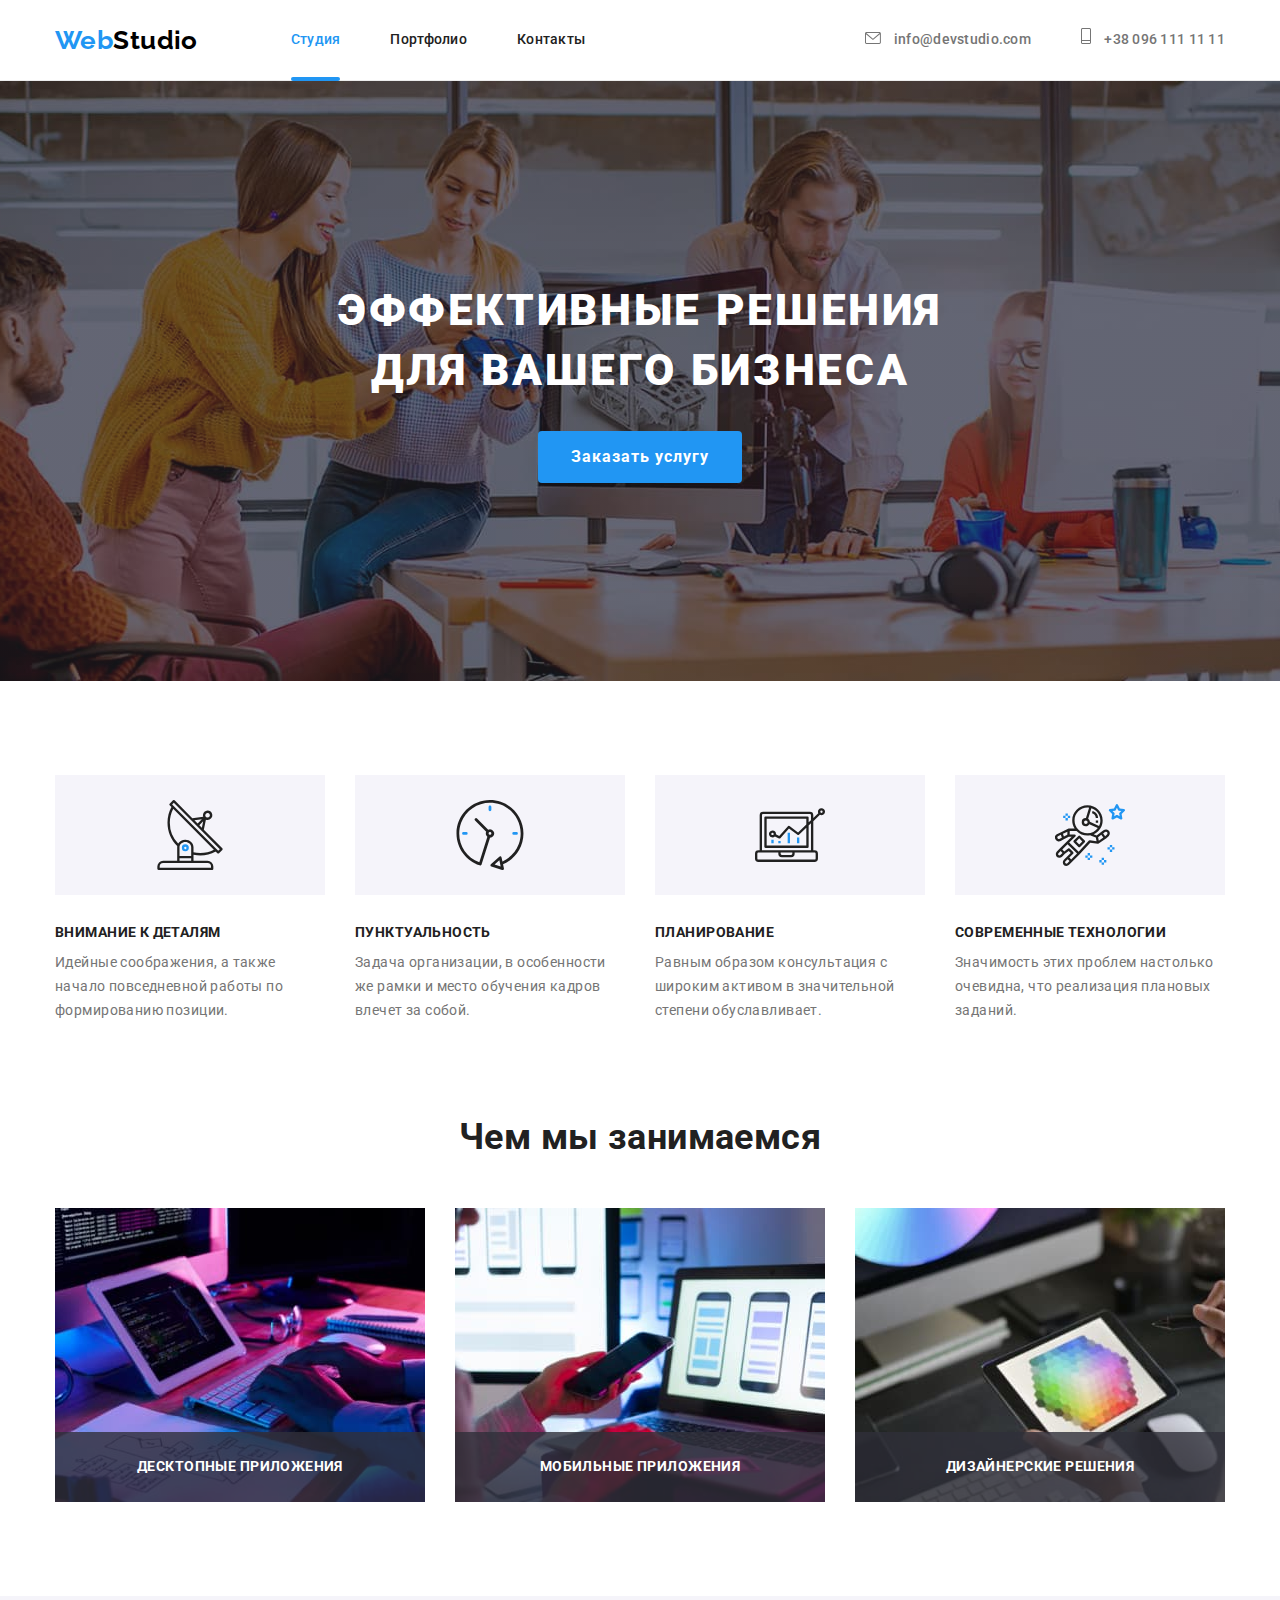
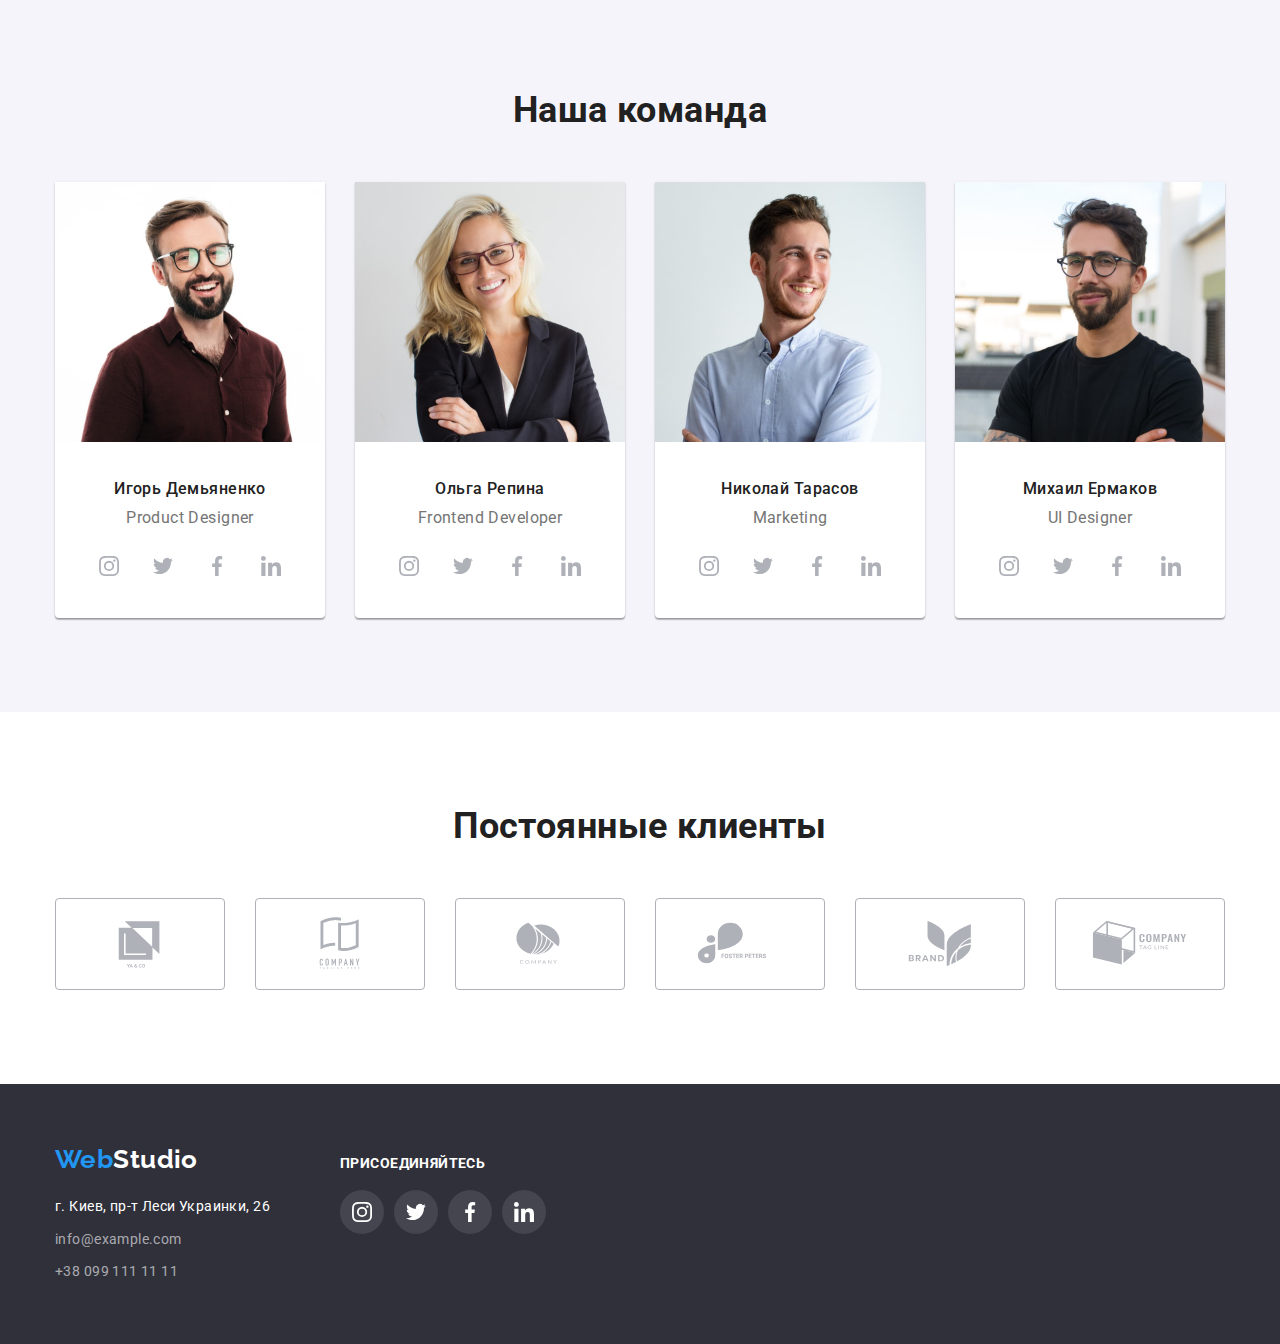
==== index.html @ ad10a2de "добавлены файлы сайта" ====
<!DOCTYPE html>
<html lang="ru">
  <head>
    <meta charset="UTF-8" />
    <meta http-equiv="X-UA-Compatible" content="IE=edge" />
    <meta name="viewport" content="width=device-width, initial-scale=1.0" />
    <title>Студия</title>
    <link rel="preconnect" href="https://fonts.googleapis.com" />
    <link rel="preconnect" href="https://fonts.gstatic.com" crossorigin />
    <link
      href="https://fonts.googleapis.com/css2?family=Raleway:wght@700&family=Roboto:wght@400;500;700;900&display=swap"
      rel="stylesheet"
    />
    <link
      rel="stylesheet"
      href="https://cdnjs.cloudflare.com/ajax/libs/modern-normalize/1.1.0/modern-normalize.min.css"
    />
    <link rel="stylesheet" href="./css/styles.css" />
  </head>
  <body>
    <!--  HEADER: логотип, меню, контакты -->

    <header class="header-page">
      <div class="nav-container container">
        <a href="./index.html" class="logo-accent">Web<span class="logo-black">Studio</span></a>
        <nav>
          <ul class="site-nav__list list">
            <li class="site-nav__item">
              <a href="./index.html" class="site-nav__link site-nav__link--active">Студия</a>
            </li>
            <li class="site-nav__item">
              <a href="./portfolio.html" class="site-nav__link">Портфолио</a>
            </li>
            <li class="site-nav__item"><a href="" class="site-nav__link">Контакты</a></li>
          </ul>
        </nav>

        <ul class="contacts-list list">
          <li class="contacts-list__item">
            <a lang="en" href="mailto:info@devstudio.com" class="contacts-list__link">
              <svg class="contacts-list__icon" width="16px" height="12px">
                <use href="./images/sprite.svg#icon-mail"></use>
              </svg>
              info@devstudio.com</a
            >
          </li>
          <li class="contacts-list__item">
            <a lang="en" href="tel:+14251234563" class="contacts-list__link">
              <svg class="contacts-list__icon" width="10px" height="16px">
                <use href="./images/sprite.svg#icon-tel"></use>
              </svg>
              +38 096 111 11 11</a
            >
          </li>
        </ul>
      </div>
    </header>

    <!--  Main: основная информация страницы -->
    <main>
      <!-- Герой  -->
      <section class="hero">
        <h1 class="hero__title">Эффективные решения для вашего бизнеса</h1>
        <button data-modal-open type="button" class="hero__btn">Заказать услугу</button>
      </section>

      <!-- модальное окно -->
      <div class="backdrop is-hidden" data-modal>
        <div class="modal">
          <button data-modal-close class="btn-modal">
            <svg class="" width="18px" height="18px">
              <use href="./images/sprite.svg#icon-close-black"></use>
            </svg>
          </button>
        </div>
      </div>

      <!--  Преимущества компании  -->

      <section class="advantages-section section">
        <div class="container">
          <h2 class="advantages-section__title visually-hidden">Преимущества</h2>
          <ul class="advantages-list list">
            <li class="advantages-list__item">
              <div class="advantages-list__box">
                <svg class="advantages-list__icon" width="70px" height="70px">
                  <use href="./images/sprite.svg#icon-antenna"></use>
                </svg>
              </div>
              <h3 class="advantages-list__title">Внимание к деталям</h3>
              <p class="advantages-list__text">
                Идейные соображения, а также начало повседневной работы по формированию позиции.
              </p>
            </li>
            <li class="advantages-list__item">
              <div class="advantages-list__box">
                <svg class="advantages-list__icon" width="70px" height="70px">
                  <use href="./images/sprite.svg#icon-clock"></use>
                </svg>
              </div>
              <h3 class="advantages-list__title">Пунктуальность</h3>
              <p class="advantages-list__text">
                Задача организации, в особенности же рамки и место обучения кадров влечет за собой.
              </p>
            </li>
            <li class="advantages-list__item">
              <div class="advantages-list__box">
                <svg class="advantages-list__icon" width="70px" height="70px">
                  <use href="./images/sprite.svg#icon-diagram"></use>
                </svg>
              </div>
              <h3 class="advantages-list__title">Планирование</h3>
              <p class="advantages-list__text">
                Равным образом консультация с широким активом в значительной степени обуславливает.
              </p>
            </li>
            <li class="advantages-list__item">
              <div class="advantages-list__box">
                <svg class="advantages-list__icon" width="70px" height="70px">
                  <use href="./images/sprite.svg#icon-astronaut"></use>
                </svg>
              </div>
              <h3 class="advantages-list__title">Современные технологии</h3>
              <p class="advantages-list__text">
                Значимость этих проблем настолько очевидна, что реализация плановых заданий.
              </p>
            </li>
          </ul>
        </div>
      </section>

      <!-- Чем занимается компания -->
      <section class="services-section section">
        <div class="container">
          <h2 class="services-section__title">Чем мы занимаемся</h2>
          <ul class="services-list list">
            <li class="services-list__item">
              <img
                class="services-list__img"
                src="./images/box1.jpg"
                alt="руки печатают на клавиатуре"
                width="370"
              />
              <div class="services-list__box">Десктопные приложения</div>
            </li>
            <li class="services-list__item">
              <img
                class="services-list__img"
                src="./images/box2.jpg"
                alt="руки держат телефон перед экраном компьютера"
                width="370"
              />
              <div class="services-list__box">Мобильные приложения</div>
            </li>
            <li class="services-list__item">
              <img
                class="services-list__img"
                src="./images/box3.jpg"
                alt="руки держат планшет перед клавиатурой компьютера"
                width="370"
              />
              <div class="services-list__box">Дизайнерские решения</div>
            </li>
          </ul>
        </div>
      </section>

      <!--  Команда  -->
      <section class="team-section section">
        <div class="container">
          <h2 class="team-section__title">Наша команда</h2>
          <ul class="team-list list">
            <li class="team-list__item">
              <img src="./images/1.jpg" alt="мужчина в бардовой рубашке" width="270" />
              <div class="team-list__description">
                <h3 class="team-list__title">Игорь Демьяненко</h3>
                <p lang="en" class="team-list__text">Product Designer</p>
                <ul class="social-icon__list">
                  <li class="social-icon__item">
                    <a class="social-icon__link" href=""
                      ><svg class="social-icon__svg" width="20px" height="20px">
                        <use href="./images/sprite.svg#icon-instagram"></use>
                      </svg>
                    </a>
                  </li>
                  <li class="social-icon__item">
                    <a class="social-icon__link" href=""
                      ><svg class="social-icon__svg" width="20px" height="20px">
                        <use href="./images/sprite.svg#icon-twitter"></use>
                      </svg>
                    </a>
                  </li>
                  <li class="social-icon__item">
                    <a class="social-icon__link" href=""
                      ><svg class="social-icon__svg" width="20px" height="20px">
                        <use href="./images/sprite.svg#icon-facebook"></use>
                      </svg>
                    </a>
                  </li>
                  <li class="social-icon__item">
                    <a class="social-icon__link" href=""
                      ><svg class="social-icon__svg" width="20px" height="20px">
                        <use href="./images/sprite.svg#icon-linkedin"></use>
                      </svg>
                    </a>
                  </li>
                </ul>
              </div>
            </li>
            <li class="team-list__item">
              <img src="./images/2.jpg" alt="женщина в черном пиджаке" width="270" />
              <div class="team-list__description">
                <h3 class="team-list__title">Ольга Репина</h3>
                <p lang="en" class="team-list__text">Frontend Developer</p>
                <ul class="social-icon__list">
                  <li class="social-icon__item">
                    <a class="social-icon__link" href=""
                      ><svg class="social-icon__svg" width="20px" height="20px">
                        <use href="./images/sprite.svg#icon-instagram"></use>
                      </svg>
                    </a>
                  </li>
                  <li class="social-icon__item">
                    <a class="social-icon__link" href=""
                      ><svg class="social-icon__svg" width="20px" height="20px">
                        <use href="./images/sprite.svg#icon-twitter"></use>
                      </svg>
                    </a>
                  </li>
                  <li class="social-icon__item">
                    <a class="social-icon__link" href=""
                      ><svg class="social-icon__svg" width="20px" height="20px">
                        <use href="./images/sprite.svg#icon-facebook"></use>
                      </svg>
                    </a>
                  </li>
                  <li class="social-icon__item">
                    <a class="social-icon__link" href=""
                      ><svg class="social-icon__svg" width="20px" height="20px">
                        <use href="./images/sprite.svg#icon-linkedin"></use>
                      </svg>
                    </a>
                  </li>
                </ul>
              </div>
            </li>
            <li class="team-list__item">
              <img src="./images/3.jpg" alt="мужчина в голубой рубашке" width="270" />
              <div class="team-list__description">
                <h3 class="team-list__title">Николай Тарасов</h3>
                <p lang="en" class="team-list__text">Marketing</p>
                <ul class="social-icon__list">
                  <li class="social-icon__item">
                    <a class="social-icon__link" href=""
                      ><svg class="social-icon__svg" width="20px" height="20px">
                        <use href="./images/sprite.svg#icon-instagram"></use>
                      </svg>
                    </a>
                  </li>
                  <li class="social-icon__item">
                    <a class="social-icon__link" href=""
                      ><svg class="social-icon__svg" width="20px" height="20px">
                        <use href="./images/sprite.svg#icon-twitter"></use>
                      </svg>
                    </a>
                  </li>
                  <li class="social-icon__item">
                    <a class="social-icon__link" href=""
                      ><svg class="social-icon__svg" width="20px" height="20px">
                        <use href="./images/sprite.svg#icon-facebook"></use>
                      </svg>
                    </a>
                  </li>
                  <li class="social-icon__item">
                    <a class="social-icon__link" href=""
                      ><svg class="social-icon__svg" width="20px" height="20px">
                        <use href="./images/sprite.svg#icon-linkedin"></use>
                      </svg>
                    </a>
                  </li>
                </ul>
              </div>
            </li>
            <li class="team-list__item">
              <img src="./images/4.jpg" alt="мужчина в черной футболке" width="270" />
              <div class="team-list__description">
                <h3 class="team-list__title">Михаил Ермаков</h3>
                <p lang="en" class="team-list__text">UI Designer</p>
                <ul class="social-icon__list">
                  <li class="social-icon__item">
                    <a class="social-icon__link" href=""
                      ><svg class="social-icon__svg" width="20px" height="20px">
                        <use href="./images/sprite.svg#icon-instagram"></use>
                      </svg>
                    </a>
                  </li>
                  <li class="social-icon__item">
                    <a class="social-icon__link" href=""
                      ><svg class="social-icon__svg" width="20px" height="20px">
                        <use href="./images/sprite.svg#icon-twitter"></use>
                      </svg>
                    </a>
                  </li>
                  <li class="social-icon__item">
                    <a class="social-icon__link" href=""
                      ><svg class="social-icon__svg" width="20px" height="20px">
                        <use href="./images/sprite.svg#icon-facebook"></use>
                      </svg>
                    </a>
                  </li>
                  <li class="social-icon__item">
                    <a class="social-icon__link" href=""
                      ><svg class="social-icon__svg" width="20px" height="20px">
                        <use href="./images/sprite.svg#icon-linkedin"></use>
                      </svg>
                    </a>
                  </li>
                </ul>
              </div>
            </li>
          </ul>
        </div>
      </section>

      <!--  Клиенты  -->
      <section class="clients-section section">
        <div class="conteiner">
          <h2 class="clients-section__title">Постоянные клиенты</h2>
          <ul class="clients-list list">
            <li class="clients-list__item">
              <a class="clients-list__link" href="">
                <svg class="clients-icon" width="106px" height="60px">
                  <use href="./images/sprite.svg#icon-Logo"></use>
                </svg>
              </a>
            </li>
            <li class="clients-list__item">
              <a class="clients-list__link" href="">
                <svg class="clients-icon" width="106px" height="60px">
                  <use href="./images/sprite.svg#icon-Logo-1"></use>
                </svg>
              </a>
            </li>
            <li class="clients-list__item">
              <a class="clients-list__link" href="">
                <svg class="clients-icon" width="106px" height="60px">
                  <use href="./images/sprite.svg#icon-Logo-2"></use>
                </svg>
              </a>
            </li>
            <li class="clients-list__item">
              <a class="clients-list__link" href="">
                <svg class="clients-icon" width="106px" height="60px">
                  <use href="./images/sprite.svg#icon-Logo-3"></use>
                </svg>
              </a>
            </li>
            <li class="clients-list__item">
              <a class="clients-list__link" href="">
                <svg class="clients-icon" width="106px" height="60px">
                  <use href="./images/sprite.svg#icon-Logo-4"></use>
                </svg>
              </a>
            </li>
            <li class="clients-list__item">
              <a class="clients-list__link" href="">
                <svg class="clients-icon" width="106px" height="60px">
                  <use href="./images/sprite.svg#icon-Logo-5"></use>
                </svg>
              </a>
            </li>
          </ul>
        </div>
      </section>
    </main>

    <!--  Футер  -->
    <footer class="footer-page">
      <div class="footer-box container">
        <div class="address-box">
          <a href="./index.html" class="logo-accent">Web<span class="logo-white">Studio</span></a>
          <address>
            <ul class="address-list list">
              <li class="address-list__item">
                <a
                  href="https://www.google.com.ua/maps/place/%D0%B1%D1%83%D0%BB.+%D0%9B%D0%B5%D1%81%D0%B8+%D0%A3%D0%BA%D1%80%D0%B0%D0%B8%D0%BD%D0%BA%D0%B8,+26,+%D0%9A%D0%B8%D0%B5%D0%B2,+02000/@50.4265807,30.5361971,17z/data=!3m1!4b1!4m5!3m4!1s0x40d4cf0e033ecbe9:0x57a4dffefec77da0!8m2!3d50.4265807!4d30.5383858?hl=ru"
                  target="_blank"
                  rel="noopener noreferrer"
                  class="address-list__link"
                  >г. Киев, пр-т Леси Украинки, 26</a
                >
              </li>
              <li class="address-list__item">
                <a lang="en" href="mailto:info@example.com" class="address-list__contacts"
                  >info@example.com</a
                >
              </li>
              <li class="address-list__item">
                <a lang="en" href="tel:+380991111111" class="address-list__contacts"
                  >+38 099 111 11 11</a
                >
              </li>
            </ul>
          </address>
        </div>
        <div class="join-box">
          <h3 class="join-title">присоединяйтесь</h3>
          <ul class="join-icon__list list">
            <li class="join-icon__item">
              <a class="join-icon__link" href="">
                <svg class="join-icon__svg" width="20px" height="20px">
                  <use href="./images/sprite.svg#icon-instagram"></use>
                </svg>
              </a>
            </li>
            <li class="join-icon__item">
              <a class="join-icon__link" href="">
                <svg class="" width="20px" height="20px">
                  <use href="./images/sprite.svg#icon-twitter"></use>
                </svg>
              </a>
            </li>
            <li class="join-icon__item">
              <a class="join-icon__link" href="">
                <svg class="" width="20px" height="20px">
                  <use href="./images/sprite.svg#icon-facebook"></use>
                </svg>
              </a>
            </li>
            <li class="join-icon__item">
              <a class="join-icon__link" href="">
                <svg class="" width="20px" height="20px">
                  <use href="./images/sprite.svg#icon-linkedin"></use>
                </svg>
              </a>
            </li>
          </ul>
        </div>
      </div>
    </footer>

    <script src="./js/modal.js"></script>
  </body>
</html>
---- css/styles.css ----
/* Палитра
+ primary BG цвет фона #ffffff
+ footer BG цвет фона футера и эффективные решения для бизнеса #2F303A
+ team цвет фона раздела наша команда #F5F4FA
+ logo цвет лого #000000
+ secondary вторичный цвет текста #212121 
+ main-text основной цвет текста #757575 
+ third белый #FFFFFF
+ accent акцент #2196F3
+ link-secondary вторичный белый rgba(255, 255, 255, 0.6)
*/

:root {
   --main-text-color: #757575;
   --secondary-text-color: #212121;
   --white-text-color: #ffffff;
   --logo-color: #000000;
   --white-background-color: #ffffff;
   --secondary-background-color: #f5f4fa;
   --services-color: rgba(47, 48, 58, 0.8);
   --footer-background-color: #2f303a;
   --footer-text-color: rgba(255, 255, 255, 1);
   --accent-color: #2196f3;
   --secondary-link-color: rgba(255, 255, 255, 0.6);
   --border-color: #ececec;
   --secondary-border-color: #eeeeee;
   --icon-color: #AFB1B8;
   --icon-bg-color: #44454E;
   --accent-hover-color: rgba(33, 150, 243, 0.9);
   --overlay-color: rgba(0, 0, 0, 0.2);
   --modal-color: rgba(0, 0, 0, 0.1);

   --timing-function: cubic-bezier(0.4, 0, 0.2, 1);

}

/* ------------------------------- скрытие ------------------------------- */
.visually-hidden {
   position: absolute;
   width: 1px;
   height: 1px;
   margin: -1px;
   border: 0;
   padding: 0;

   white-space: nowrap;
   clip-path: inset(100%);
   clip: rect(0 0 0 0);
   overflow: hidden;
}

/* ------------------------------- Общая стилизация ------------------------------- */
body {
   font-family: Roboto, sans-serif;
   font-size: 14px;
   line-height: 1.71;
   letter-spacing: 0.03em;

   background-color: var(--white-background-color);
   color: var(--main-text-color);
}

.list {
   padding: 0;
   margin: 0;
   list-style: none;

}

.container {
   margin-left: auto;
   margin-right: auto;
   width: 1200px;
   padding-left: 15px;
   padding-right: 15px;

   /* outline: #2196f3 solid 2px; */
}

.section {
   padding-top: 94px;
   padding-bottom: 94px;
}

/* ------------------------------- Стилизация хедера ------------------------------- */

.header-page {
   border-bottom: 1px solid var(--border-color);
}

.nav-container {
   display: flex;
   align-items: center;
}

/*---------------- Стилизация логотипа ---------------- */
.logo-accent {
   text-decoration: none;
   font-family: Raleway, sans-serif;
   font-weight: 700;
   font-size: 26px;
   line-height: 1.19;

   color: var(--accent-color);
}

.logo-black {
   text-decoration: none;
   font-family: Raleway, sans-serif;
   font-weight: 700;
   font-size: 26px;
   line-height: 1.19;

   color: var(--logo-color);
}

/*---------------- Стилизация менюшки ----------------*/

.site-nav__list {
   display: flex;
   margin-top: 0;
   margin-bottom: 0;
   margin-left: 93px;
}


.site-nav__item:not(:last-child) {
   margin-right: 50px;
}


.site-nav__link {
   display: block;
   padding-top: 32px;
   padding-bottom: 32px;

   text-decoration: none;
   font-weight: 500;
   font-size: 14px;
   line-height: 1.14;
   letter-spacing: 0.02em;

   color: var(--secondary-text-color);

   transition: color 250ms var(--timing-function);
}

.site-nav__link:hover,
.site-nav__link:focus {
   color: var(--accent-color);
}

.site-nav__link--active {
   position: relative;
   color: var(--accent-color);
}

.site-nav__link--active::after {
   content: '';

   position: absolute;
   left: 0;
   bottom: -1px;

   display: inline-block;
   width: 100%;
   height: 4px;

   border-radius: 2px;

   background-color: var(--accent-color);
}

/*---------------- Стилизация контактов в хедере ----------------*/

.contacts-list {
   display: flex;

   margin-top: 0;
   margin-bottom: 0;
   margin-left: auto;
}

.contacts-list__item:not(:last-child) {
   margin-right: 50px;
}

.contacts-list__link {
   text-decoration: none;
   font-weight: 500;
   font-size: 14px;
   line-height: 1.14;
   letter-spacing: 0.02em;

   color: var(--main-text-color);
   fill: var(--main-text-color);

   transition: color 250ms var(--timing-function),
      fill 250ms var(--timing-function);


}

.contacts-list__link:hover,
.contacts-list__link:focus {
   color: var(--accent-color);
   fill: var(--accent-color);
}

.contacts-list__icon {
   margin-right: 10px;

}

/* ------------------------------- Стилизация MAIN: основная информация страницы ------------------------------- */

/*---------------- Стилизация раздела Hero ----------------*/
.hero {
   max-width: 1600px;
   height: 600px;
   margin-left: auto;
   margin-right: auto;
   padding-top: 200px;
   padding-bottom: 200px;

   text-align: center;
   background-color: var(--footer-background-color);
   background-image: linear-gradient(to right,
         rgba(47, 48, 58, 0.4),
         rgba(47, 48, 58, 0.4)),
      url('../images/bgimg.jpg');
   background-repeat: no-repeat;
   background-position: center;
   background-size: cover;

}

.hero__title {
   margin-top: 0;
   margin-bottom: 30px;
   margin-left: auto;
   margin-right: auto;
   width: 696px;

   font-weight: 900;
   font-size: 44px;
   line-height: 1.36;
   text-align: center;
   letter-spacing: 0.06em;
   text-transform: uppercase;

   color: var(--white-text-color);
}

.hero__btn {

   padding: 10px 32px;
   min-width: 200px;
   text-align: center;

   font-family: inherit;
   font-weight: 700;
   font-size: 16px;
   line-height: 1.88;
   letter-spacing: 0.06em;
   border: 1px solid transparent;
   border-radius: 4px;

   color: var(--white-text-color);
   background-color: var(--accent-color);

   cursor: pointer;

}


.backdrop {
   position: fixed;
   top: 0;
   left: 0;
   width: 100%;
   height: 100%;

   background-color: var(--overlay-color);

   transform: scale(1.15);

   transition: opacity 250ms var(--timing-function),
      visibility 250ms var(--timing-function),
      transform 250ms var(--timing-function);


}

.is-hidden {
   visibility: hidden;
   opacity: 0;
   pointer-events: none;
}

.modal {
   position: absolute;
   top: 50%;
   left: 50%;
   transform: translate(-50%, -50%);

   min-width: 528px;
   min-height: 581px;

   background-color: var(--white-background-color);
   box-shadow: 0px 1px 3px rgba(0, 0, 0, 0.12), 0px 1px 1px rgba(0, 0, 0, 0.14), 0px 2px 1px rgba(0, 0, 0, 0.2);
   border-radius: 4px;
}

.btn-modal {
   position: absolute;
   top: 0;
   right: 0;
   width: 30px;
   height: 30px;

   margin-right: 8px;
   margin-top: 8px;

   display: flex;
   justify-content: center;
   align-items: center;

   border-radius: 50%;
   border: 1px solid var(--modal-color);
   background-color: var(--white-background-color);
   color: var(--modal-color);
}


/*---------------- Стилизация раздела преимуществ ----------------*/
.advantages-section {
   padding-bottom: 0;
}

.advantages-section__title {
   margin-top: 0;
   margin-bottom: 50px;

   font-size: 36px;
   line-height: 1.16;
   text-align: center;

   color: var(--secondary-text-color);
}

.advantages-list {
   display: flex;
   margin-top: 0;
   margin-bottom: 0;
}

.advantages-list__item {
   width: 270px;

   /* outline: 1px solid blueviolet; */
}

.advantages-list__item:not(:last-child) {
   margin-right: 30px;
}

.advantages-list__box {
   width: 100%;
   height: 120px;
   margin-bottom: 30px;

   display: flex;
   justify-content: center;
   align-items: center;

   background-color: var(--secondary-background-color);

   /* outline: 1px solid blueviolet; */
}


.advantages-list__title {
   margin-top: 0;
   margin-bottom: 10px;

   font-size: 14px;
   line-height: 1.14;
   text-transform: uppercase;

   color: var(--secondary-text-color);
}

.advantages-list__text {
   margin-top: 0;
   margin-bottom: 0;

   color: var(--main-text-color);
}

/*---------------- Стилизация раздела c услугами ----------------*/

.services-section__title {
   text-align: center;
   margin-top: 0;
   margin-bottom: 50px;

   font-size: 36px;
   line-height: 1.16;

   color: var(--secondary-text-color);
}

.services-list {
   display: flex;
}

.services-list__item:not(:last-child) {
   margin-right: 30px;
}

.services-list__item {
   position: relative;
}

.services-list__img {
   display: block;
}

.services-list__box {
   position: absolute;
   bottom: 0;
   left: 0;
   width: 100%;
   height: 70px;

   display: flex;
   align-items: center;
   justify-content: center;

   font-weight: 700;
   font-size: 14px;
   line-height: 1.14;
   text-align: center;
   letter-spacing: 0.03em;
   text-transform: uppercase;

   color: var(--white-text-color);
   background-color: var(--services-color);

}

/*---------------- Стилизация раздела c командой ----------------*/
.team-section {
   background-color: var(--secondary-background-color);
}

.team-section__title {
   text-align: center;

   margin-top: 0;
   margin-bottom: 50px;

   font-size: 36px;
   line-height: 1.16;

   color: var(--secondary-text-color);
}

.team-list {
   display: flex;
}

.team-list__item {
   background-color: var(--white-background-color);
   box-shadow: 0px 1px 3px rgba(0, 0, 0, 0.12), 0px 1px 1px rgba(0, 0, 0, 0.14),
      0px 2px 1px rgba(0, 0, 0, 0.2);
   border-radius: 0px 0px 4px 4px;
}

.team-list__item:not(:last-child) {
   margin-right: 30px;
}

.team-list__description {
   padding-top: 30px;
   padding-bottom: 30px;
}

.team-list__title {
   margin-top: 0;
   margin-bottom: 10px;

   font-weight: 500;
   font-size: 16px;
   line-height: 1.18;
   text-align: center;

   color: var(--secondary-text-color);
}

.team-list__text {
   margin-top: 0;
   margin-bottom: 16px;

   font-size: 16px;
   line-height: 1.18;
   text-align: center;

   color: var(--main-text-color);
}

.social-icon__list {
   list-style: none;
   display: flex;
   justify-content: center;
   align-items: center;

   padding: 0;

}

.social-icon__item:not(:last-child) {
   margin-right: 10px;
}

.social-icon__link {
   display: flex;
   justify-content: center;
   align-items: center;
   width: 44px;
   height: 44px;
   border-radius: 50%;


   margin-left: auto;
   margin-right: auto;

   fill: var(--icon-color);
   transition: background-color 250ms var(--timing-function),
      fill 250ms var(--timing-function);

}

.social-icon__link:hover,
.social-icon__link:focus {
   fill: var(--white-text-color);
   background-color: var(--accent-color);

}

/* Стилизация раздела с клиентами */

.clients-section__title {
   text-align: center;

   margin-top: 0;
   margin-bottom: 50px;

   font-size: 36px;
   line-height: 1.16;

   color: var(--secondary-text-color);
}

.clients-list {
   display: flex;
   justify-content: center;
   align-items: center;
}

.clients-list__item:not(:last-child) {
   margin-right: 30px;
}

.clients-list__link {
   display: flex;
   width: 170px;
   height: 92px;
   justify-content: center;
   align-items: center;

   border: 1px solid var(--icon-color);
   border-radius: 4px;

   fill: var(--icon-color);
   transition: border 250ms var(--timing-function),
      fill 250ms var(--timing-function);



}

.clients-list__link:hover,
.clients-list__link:focus {
   fill: var(--accent-color);
   border: 1px solid var(--accent-color);
}

/* ------------------------------- Стилизация футера ------------------------------- */
.footer-page {
   /* padding-top: 60px; */
   padding-bottom: 60px;

   background-color: var(--footer-background-color);
}

.footer-box {
   display: flex;
}

.address-box {
   margin-right: 70px;
   padding-top: 60px;
}

.logo-white {
   display: inline-block;
   margin-bottom: 20px;
   /* padding-top: 60px; */

   font-family: Raleway, sans-serif;
   font-weight: 700;
   font-size: 26px;
   line-height: 1.19;

   color: var(--white-text-color);
}

.address-list__item:not(:last-child) {
   margin-bottom: 9px;
}

.address-list__link {
   font-style: normal;
   text-decoration: none;

   color: var(--white-text-color);

   transition: color 250ms var(--timing-function);
}

.address-list__link:hover,
.address-list__link:focus {
   color: var(--accent-color);
}

.address-list__contacts {
   font-style: normal;
   text-decoration: none;

   color: var(--secondary-link-color);
   transition: color 250ms var(--timing-function);
}

.address-list__contacts:hover,
.address-list__contacts:focus {
   color: var(--accent-color);
}


.join-box {
   padding-top: 72px;
}

.join-title {
   margin-top: 0;
   margin-bottom: 20px;

   font-size: 14px;
   line-height: 1;
   text-transform: uppercase;

   color: var(--footer-text-color);
}

.join-icon__list {
   list-style: none;
   display: flex;
   justify-content: center;
   align-items: center;

   padding: 0;

}

.join-icon__item:not(:last-child) {
   margin-right: 10px;
}

.join-icon__link {
   display: flex;
   justify-content: center;
   align-items: center;
   width: 44px;
   height: 44px;
   border-radius: 50%;

   margin-left: auto;
   margin-right: auto;

   fill: var(--white-text-color);
   background-color: var(--icon-bg-color);

   transition: fill 250ms var(--timing-function),
      background-color 250ms var(--timing-function);

}

.join-icon__link:hover,
.join-icon__link:focus {
   fill: var(--white-text-color);
   background-color: var(--accent-color);

}




/* ---------------------------------------- Стилизация cтраницы ПОРТФОЛИО ---------------------------------------- */
.projects-section {
   text-align: center;
}

.projects-section__title {
   text-align: center;

   margin-top: 0;
   margin-bottom: 50px;

   font-size: 36px;
   line-height: 1.16;

   color: var(--secondary-text-color);
}

.filter-list {
   display: flex;
   justify-content: center;

   margin-top: 0;
   margin-bottom: 50px;
}

.filter-list__item:not(:last-child) {
   margin-right: 8px;
}

.filter-list__btn {
   padding: 6px 22px;

   cursor: pointer;

   font-family: 'Roboto', sans-serif;
   font-weight: 500;
   font-size: 16px;
   line-height: 1.62;
   letter-spacing: 0.03em;

   color: var(--secondary-text-color);
   background-color: var(--secondary-background-color);
   border-radius: 4px;
   border: 0;

   transition: background-color 250ms var(--timing-function),
      color 250ms var(--timing-function),
      box-shadow 250ms var(--timing-function),
      border-radius 250ms var(--timing-function);


   /* outline: 1px solid blueviolet; */
}

.filter-list__btn:hover,
.filter-list__btn:focus {
   color: var(--white-text-color);
   background-color: var(--accent-color);
   box-shadow: 0px 3px 1px rgba(0, 0, 0, 0.1), 0px 1px 2px rgba(0, 0, 0, 0.08),
      0px 2px 2px rgba(0, 0, 0, 0.12);
   border-radius: 4px;
}

.projects-list {
   display: flex;
   flex-wrap: wrap;
}

.projects-list__item {
   width: calc((100% - 60px) / 3);
   margin-right: 30px;
   margin-bottom: 30px;


   /* outline: rgb(83, 246, 83) solid 2px; */
}


.projects-list__item:nth-child(3n) {
   margin-right: 0;
}

.projects-list__item:nth-last-child(-n + 3) {
   margin-bottom: 0;
}

.projects-list__link {
   display: inline-block;
   text-decoration: none;

   transition: box-shadow 250ms var(--timing-function);
}

.projects-list__link:hover,
.projects-list__link:focus {
   box-shadow: 0px 1px 1px rgba(0, 0, 0, 0.12), 0px 4px 4px rgba(0, 0, 0, 0.06), 1px 4px 6px rgba(0, 0, 0, 0.16);
}

.projects-list__link:hover .projects-list__tip {
   transform: translateY(100%);
}

.projects-list__box {
   position: relative;
   overflow: hidden;

}

.projects-list__img {
   display: block;

}

.projects-list__tip {
   position: absolute;
   width: 100%;
   height: 100%;
   top: -100%;
   left: 0;

   margin-top: 0;
   margin-bottom: 0;
   padding: 63px 24px;
   text-align: left;

   font-style: normal;
   font-weight: 400;
   font-size: 18px;
   line-height: 1.56;
   letter-spacing: 0.03em;

   background-color: var(--accent-hover-color);
   color: var(--white-text-color);

   opacity: 1;

   transform: translateY(200%);

   transition: transform 250ms var(--timing-function);
}

.projects-list__description {
   padding: 20px 24px 20px 24px;

   border-left: 1px solid var(--secondary-border-color);
   border-right: 1px solid var(--secondary-border-color);
   border-bottom: 1px solid var(--secondary-border-color);
}

.projects-list__title {
   margin-top: 0;
   margin-bottom: 4px;

   font-size: 18px;
   line-height: 2;
   letter-spacing: 0.06em;
   text-align: left;

   color: var(--secondary-text-color);
}

.projects-list__text {
   margin-top: 0;
   margin-bottom: 0;
   margin-left: 0;

   font-size: 16px;
   line-height: 1.88;
   text-align: left;

   color: var(--main-text-color);
}
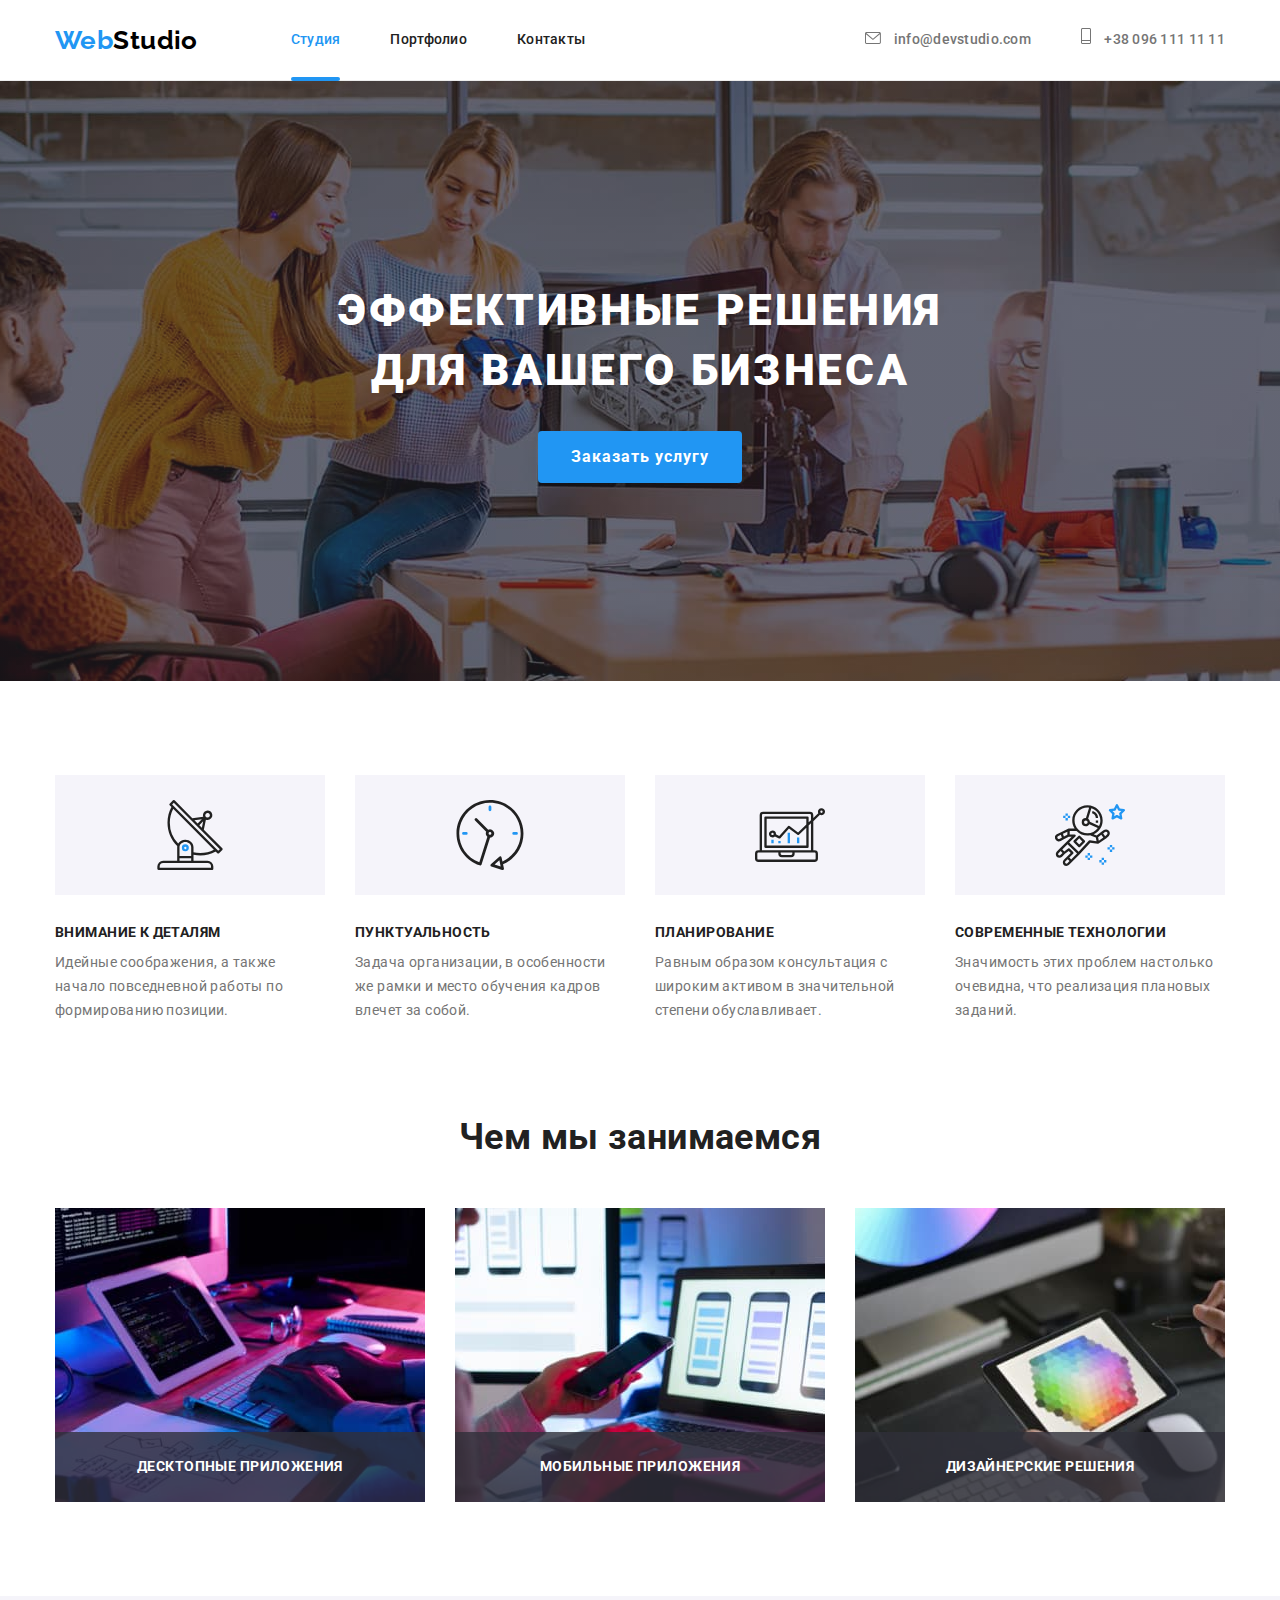
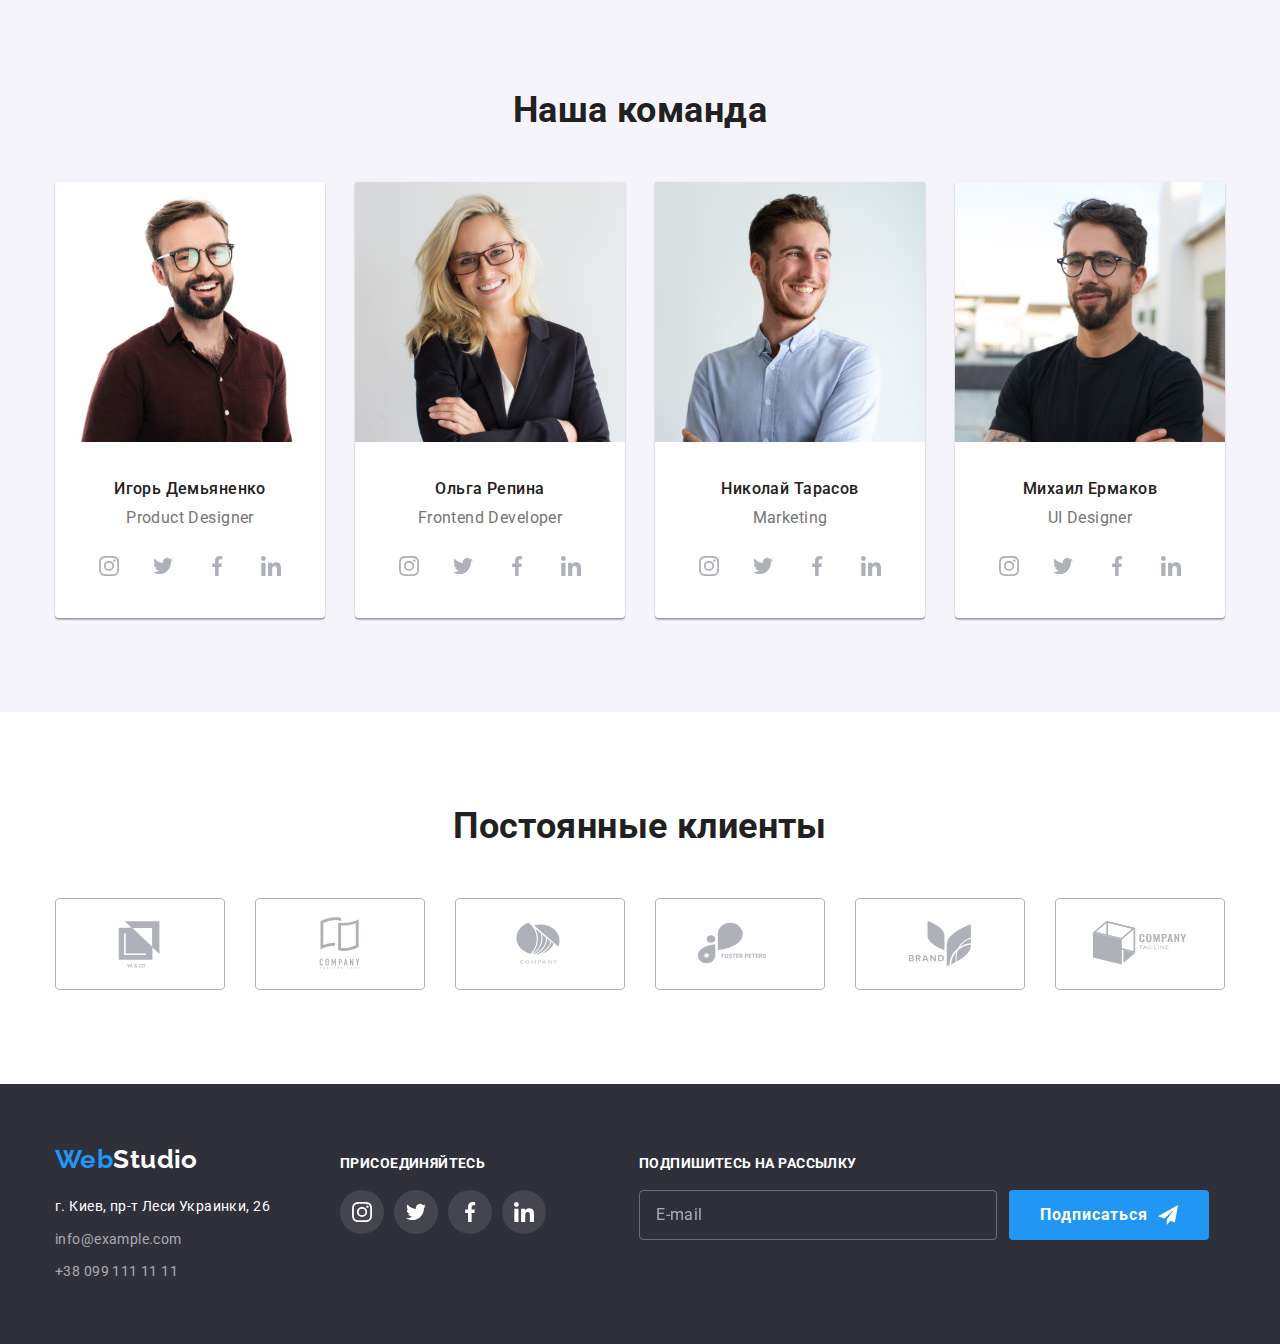
==== commit 2c4624f9: "доделано оформление формы и добавлена форма в футере" ====
--- a/index.html
+++ b/index.html
@@ -61,13 +61,66 @@
       <!-- Герой  -->
       <section class="hero">
         <h1 class="hero__title">Эффективные решения для вашего бизнеса</h1>
-        <button data-modal-open type="button" class="hero__btn">Заказать услугу</button>
+        <button class="hero__btn" type="button" data-modal-open>Заказать услугу</button>
       </section>
 
       <!-- модальное окно -->
       <div class="backdrop is-hidden" data-modal>
         <div class="modal">
-          <button data-modal-close class="btn-modal">
+          <h2 class="modal-title">Оставьте свои данные, мы вам перезвоним</h2>
+          <form class="modal-form">
+            <div class="element-box">
+              <label class="modal-form__label" for="name">Имя</label>
+              <div class="input-box">
+                <input class="modal-form__input" type="text" name="name" id="name" />
+                <svg class="modal-form__icon" width="18px" height="18px">
+                  <use href="./images/sprite.svg#icon-modalmen"></use>
+                </svg>
+              </div>
+            </div>
+
+            <div class="element-box">
+              <label class="modal-form__label" for="tel">Телефон</label>
+              <div class="input-box">
+                <input class="modal-form__input" type="tel" name="tel" id="tel" />
+                <svg class="modal-form__icon" width="18px" height="18px">
+                  <use href="./images/sprite.svg#icon-modaltel"></use>
+                </svg>
+              </div>
+            </div>
+
+            <div class="element-box">
+              <label class="modal-form__label" for="mail">Почта</label>
+              <div class="input-box">
+                <input class="modal-form__input" type="email" name="mail" id="namailme" />
+                <svg class="modal-form__icon" width="18px" height="18px">
+                  <use href="./images/sprite.svg#icon-modalmail"></use>
+                </svg>
+              </div>
+            </div>
+
+            <label class="modal-form__label" for="comment">Комментарий</label>
+            <div class="comment-box">
+              <textarea
+                class="modal-form__textarea"
+                name="comment"
+                id="comment"
+                rows="8"
+                placeholder="Введите текст"
+              ></textarea>
+            </div>
+
+            <label class="modal-form__agreement">
+              <input class="modal-form__checkbox" type="checkbox" name="policy" />
+              <span class="modal-form__checkmark"></span>
+              Соглашаюсь с рассылкой и принимаю&nbsp
+              <a class="modal-form__link" href="">Условия договора</a>
+            </label>
+
+            <button class="modal-form__btn" type="submit">Отправить</button>
+          </form>
+
+          <button class="modal-form__close" data-modal-close>
             <svg class="" width="18px" height="18px">
               <use href="./images/sprite.svg#icon-close-black"></use>
             </svg>
@@ -404,7 +457,7 @@
           </address>
         </div>
         <div class="join-box">
-          <h3 class="join-title">присоединяйтесь</h3>
+          <h3 class="footer-title">присоединяйтесь</h3>
           <ul class="join-icon__list list">
             <li class="join-icon__item">
               <a class="join-icon__link" href="">
@@ -436,6 +489,21 @@
             </li>
           </ul>
         </div>
+
+        <div class="mail-box">
+          <h3 class="footer-title">Подпишитесь на рассылку</h3>
+          <form class="mail-form">
+            <label class="mail-form__label">
+              <input class="mail-form__input" type="email" name="mail" placeholder="E-mail" />
+            </label>
+            <button class="mail-form__btn" type="submit">
+              Подписаться
+              <svg class="mail-form__svg" width="20px" height="20px">
+                <use href="./images/sprite.svg#icon-send"></use>
+              </svg>
+            </button>
+          </form>
+        </div>
       </div>
     </footer>
 
--- a/css/styles.css
+++ b/css/styles.css
@@ -29,6 +29,9 @@
    --accent-hover-color: rgba(33, 150, 243, 0.9);
    --overlay-color: rgba(0, 0, 0, 0.2);
    --modal-color: rgba(0, 0, 0, 0.1);
+   --modal-border-color: rgba(33, 33, 33, 0.2);
+   --textarea-color: rgba(117, 117, 117, 0.5);
+
 
    --timing-function: cubic-bezier(0.4, 0, 0.2, 1);
 
@@ -273,7 +276,7 @@
 
 }
 
-
+/*---------------- -------------- Стилизация модалки -------------- ----------------*/
 .backdrop {
    position: fixed;
    top: 0;
@@ -285,6 +288,8 @@
 
    transform: scale(1.15);
 
+   z-index: 2;
+
    transition: opacity 250ms var(--timing-function),
       visibility 250ms var(--timing-function),
       transform 250ms var(--timing-function);
@@ -302,6 +307,7 @@
    position: absolute;
    top: 50%;
    left: 50%;
+   padding: 40px;
    transform: translate(-50%, -50%);
 
    min-width: 528px;
@@ -312,7 +318,209 @@
    border-radius: 4px;
 }
 
-.btn-modal {
+.modal-title {
+   margin: 0;
+   margin-bottom: 12px;
+
+   font-weight: 700;
+   font-size: 20px;
+   line-height: 1.15;
+   text-align: center;
+   letter-spacing: 0.03em;
+   color: var(--secondary-text-color);
+}
+
+.modal-form {
+   width: 448px;
+   margin-left: auto;
+   margin-right: auto;
+
+   /* outline: 1px solid #06bbc1; */
+}
+
+.element-box {
+   margin-bottom: 10px;
+   display: flex;
+   flex-direction: column;
+
+   /* outline: 1px solid rgba(241, 37, 220, 0.658); */
+}
+
+.modal-form__label {
+   margin-bottom: 4px;
+
+   font-weight: 400;
+   font-size: 12px;
+   line-height: 1.15;
+   letter-spacing: 0.01em;
+
+}
+
+.input-box {
+   position: relative;
+   display: flex;
+   flex-direction: column;
+
+   margin: 0;
+   margin-bottom: 10px;
+   padding: 12px;
+   border: 1px solid var(--modal-border-color);
+   border-radius: 4px;
+   transition: border 250ms var(--timing-function),
+      fill 250ms var(--timing-function);
+
+}
+
+.input-box:focus-within {
+   border: 1px solid var(--accent-color);
+   fill: var(--accent-color);
+}
+
+.input-box:hover {
+   border: 1px solid var(--accent-color);
+   fill: var(--accent-color);
+
+}
+
+.modal-form__input {
+   padding-left: 30px;
+   border: none;
+   outline: none;
+
+}
+
+.modal-form__icon {
+   position: absolute;
+   top: 12px;
+   left: 12px;
+
+   display: inline-block;
+   width: 18px;
+   height: 18px;
+
+}
+
+.comment-box {
+   display: flex;
+   flex-direction: column;
+   padding: 12px 16px;
+   margin-bottom: 20px;
+
+   border: 1px solid var(--modal-border-color);
+   border-radius: 4px;
+   transition: border 250ms var(--timing-function);
+   ;
+}
+
+.comment-box:focus-within {
+   border: 1px solid var(--accent-color);
+}
+
+.comment-box:hover {
+   border: 1px solid var(--accent-color);
+
+}
+
+
+.modal-form__textarea {
+   height: 120px;
+
+   resize: none;
+   /* border: 0; */
+   border: none;
+   outline: none;
+
+}
+
+.modal-form__textarea::placeholder {
+   font-weight: 400;
+   font-size: 14px;
+   line-height: 1.14;
+   letter-spacing: 0.01em;
+   color: var(--textarea-color);
+}
+
+
+.modal-form__agreement {
+   display: flex;
+   align-items: center;
+   justify-content: center;
+
+   margin-bottom: 30px;
+
+   font-size: 14px;
+   line-height: 1.71;
+   letter-spacing: 0.03em;
+}
+
+.modal-form__checkbox {
+   position: absolute;
+   width: 1px;
+   height: 1px;
+   margin: -1px;
+   border: 0;
+   padding: 0;
+
+   white-space: nowrap;
+   clip-path: inset(100%);
+   clip: rect(0 0 0 0);
+   overflow: hidden;
+
+   font-size: 14px;
+   line-height: 1.71;
+   letter-spacing: 0.03em;
+
+}
+
+.modal-form__checkmark {
+   display: inline-block;
+   width: 16px;
+   height: 15px;
+   margin-right: 7px;
+
+   border: 2px solid var(--secondary-text-color);
+   border-radius: 2px;
+
+}
+
+.modal-form__checkbox:checked+.modal-form__checkmark {
+   border-color: var(--accent-color);
+
+   background-color: var(--accent-color);
+   background-image: url(../images/icons/icon\ check000.svg);
+   background-size: contain;
+   background-origin: border-box;
+}
+
+.modal-form__link {
+   color: var(--accent-color);
+}
+
+
+.modal-form__btn {
+   display: flex;
+   margin-left: auto;
+   margin-right: auto;
+   padding-top: 10px;
+   padding-bottom: 10px;
+   min-width: 200px;
+   justify-content: center;
+
+   font-family: inherit;
+   font-weight: 700;
+   font-size: 16px;
+   line-height: 1.88;
+   letter-spacing: 0.06em;
+   border: 1px solid transparent;
+   border-radius: 4px;
+
+   color: var(--white-text-color);
+   background-color: var(--accent-color);
+
+   cursor: pointer;
+}
+
+.modal-form__close {
    position: absolute;
    top: 0;
    right: 0;
@@ -330,7 +538,16 @@
    border: 1px solid var(--modal-color);
    background-color: var(--white-background-color);
    color: var(--modal-color);
-}
+
+   transition: fill 250ms var(--timing-function);
+}
+
+
+.modal-form__close:hover,
+.modal-form__close:focus {
+   fill: var(--accent-color);
+}
+
 
 
 /*---------------- Стилизация раздела преимуществ ----------------*/
@@ -587,8 +804,6 @@
    transition: border 250ms var(--timing-function),
       fill 250ms var(--timing-function);
 
-
-
 }
 
 .clients-list__link:hover,
@@ -661,9 +876,10 @@
 
 .join-box {
    padding-top: 72px;
-}
-
-.join-title {
+   margin-right: 93px;
+}
+
+.footer-title {
    margin-top: 0;
    margin-bottom: 20px;
 
@@ -715,7 +931,68 @@
 }
 
 
-
+.mail-box {
+   padding-top: 72px;
+}
+
+.mail-form {
+   display: flex;
+}
+
+.mail-form__label {
+   margin-right: 12px;
+
+
+}
+
+.mail-form__input {
+   width: 358px;
+   height: 50px;
+   padding: 15px 16px;
+   outline: none;
+
+
+   background-color: transparent;
+
+   border: 1px solid rgba(255, 255, 255, 0.3);
+   filter: drop-shadow(0px 4px 4px rgba(0, 0, 0, 0.15));
+   border-radius: 4px;
+}
+
+.mail-form__input::placeholder {
+   font-size: 16px;
+   line-height: 1.25;
+   letter-spacing: 0.03em;
+   color: rgba(255, 255, 255, 0.6);
+
+}
+
+.mail-form__btn {
+   display: flex;
+   justify-content: center;
+   align-items: center;
+
+   min-width: 200px;
+   height: 50px;
+
+
+   font-family: inherit;
+   font-weight: 700;
+   font-size: 16px;
+   line-height: 1.88;
+   letter-spacing: 0.06em;
+   border: 1px solid transparent;
+   border-radius: 4px;
+
+   color: var(--white-text-color);
+   background-color: var(--accent-color);
+
+   cursor: pointer;
+}
+
+.mail-form__svg {
+   margin-left: 10px;
+}
 
 /* ---------------------------------------- Стилизация cтраницы ПОРТФОЛИО ---------------------------------------- */
 .projects-section {
